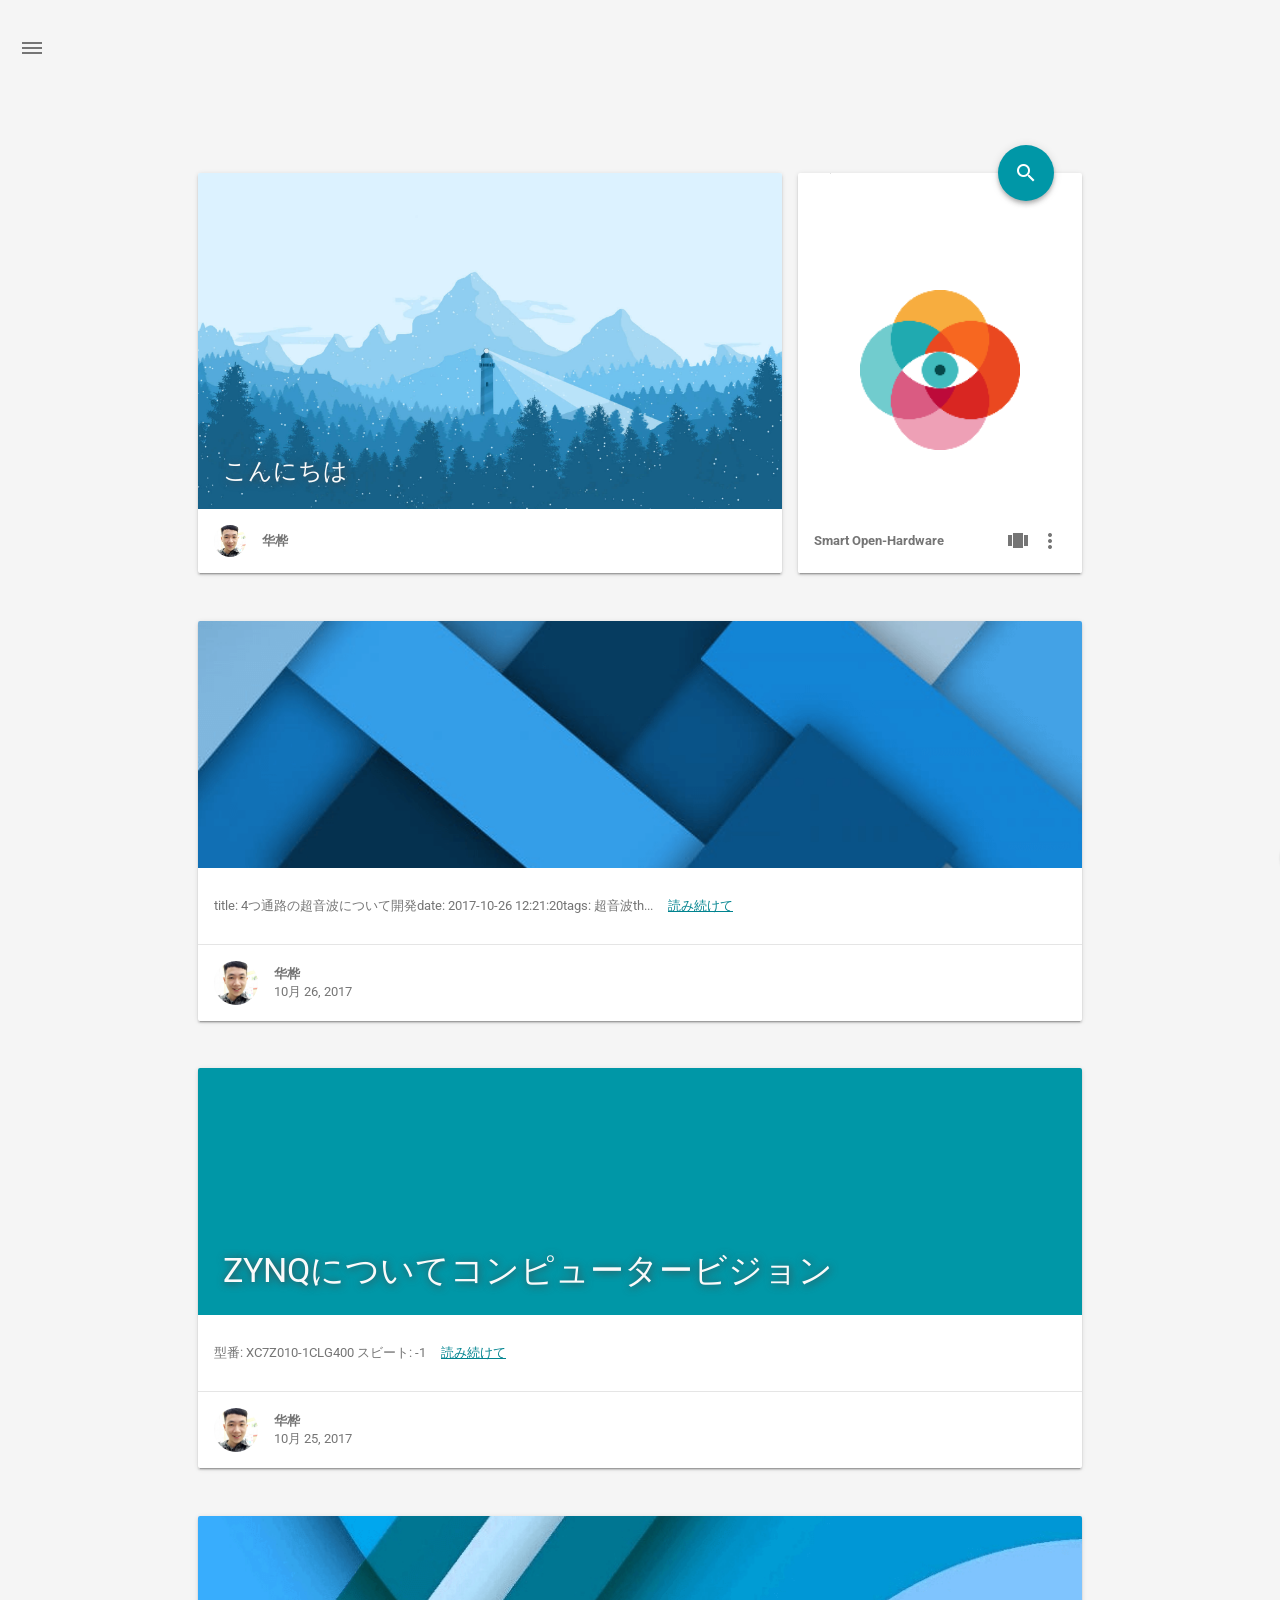
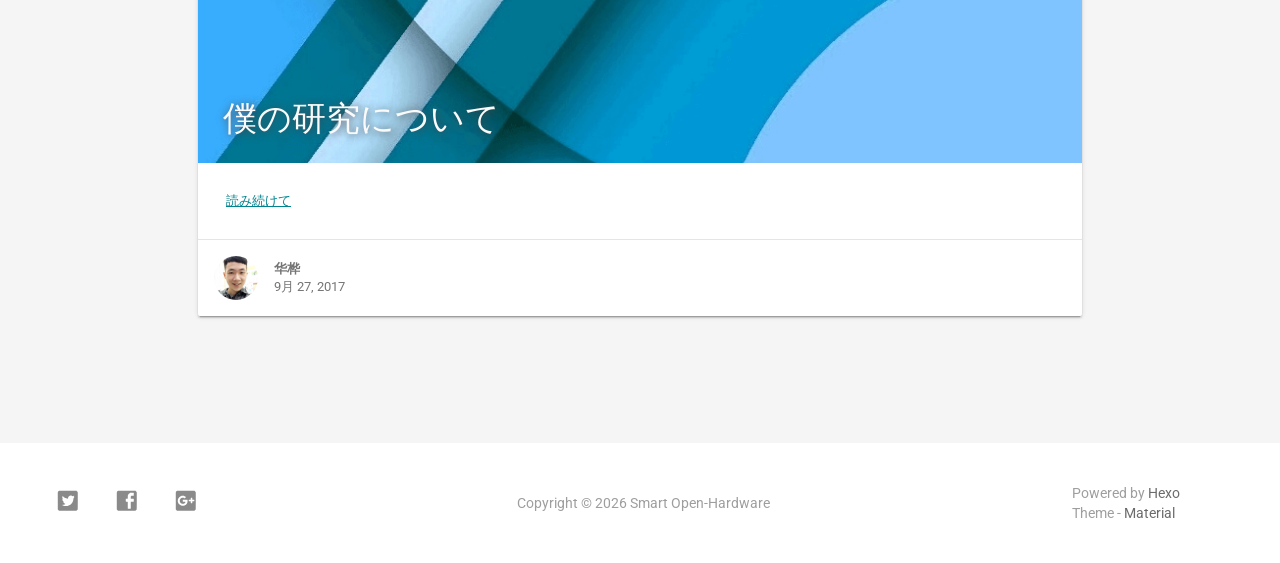
==== index.html @ 6ee115b1 "Site updated: 2017-10-26 12:46:49" ====
<!DOCTYPE html>
<html style="display: none;" lang="ja">
    <head>
    <meta charset="utf-8">
    <!--
        © Material Theme
        https://github.com/viosey/hexo-theme-material
        Version: 1.4.0 -->
    <script>window.materialVersion = "1.4.0"</script>

    <!-- Title -->
    
    <title>
        
        Smart Open-Hardware
    </title>

    <!-- dns prefetch -->
    <meta http-equiv="x-dns-prefetch-control" content="on">
    
    
    
    
    
    
    
    
    
    

    <!-- Meta & Info -->
    <meta http-equiv="X-UA-Compatible">
    <meta name="viewport" content="width=device-width, initial-scale=1, user-scalable=no">
    <meta name="theme-color" content="#0097A7">
    <meta name="author" content="华桦">
    <meta name="description" itemprop="description" content="">
    <meta name="keywords" content="null">

    <!-- Site Verification -->
    
    <meta name="baidu-site-verification" content="VtrpfSa1Up" />

    <!-- Favicons -->
    <link rel="icon shortcut" type="image/ico" href="/img/favicon.png">
    <link rel="icon" sizes="192x192" href="/img/favicon.png">
    <link rel="apple-touch-icon" href="/img/favicon.png">

    <!--iOS -->
    <meta name="apple-mobile-web-app-title" content="Title">
    <meta name="apple-mobile-web-app-capable" content="yes">
    <meta name="apple-mobile-web-app-status-bar-style" content="black">
    <meta name="HandheldFriendly" content="True">
    <meta name="MobileOptimized" content="480">

    <!-- Add to homescreen for Chrome on Android -->
    <meta name="mobile-web-app-capable" content="yes">

    <!-- Add to homescreen for Safari on iOS -->
    <meta name="apple-mobile-web-app-capable" content="yes">
    <meta name="apple-mobile-web-app-status-bar-style" content="black">
    <meta name="apple-mobile-web-app-title" content="Smart Open-Hardware">

    <!-- The Open Graph protocol -->
    <meta property="og:url" content="http://hsqure.github.io">
    <meta property="og:type" content="blog">
    <meta property="og:title" content="Smart Open-Hardware">
    <meta property="og:image" content="/img/favicon.png" />
    <meta property="og:description" content="">
    

    

    <!-- The Twitter Card protocol -->
    <meta name="twitter:title" content="Smart Open-Hardware">
    <meta name="twitter:description" content="">
    <meta name="twitter:image" content="/img/favicon.png">
    <meta name="twitter:card" content="summary_large_image" />
    <meta name="twitter:url" content="http://hsqure.github.io" />

    <!-- Add canonical link for SEO -->
    
        <link rel="canonical" href="http://hsqure.github.io" />
    

    <!-- Structured-data for SEO -->
    
        
<script type="application/ld+json">
{
    "@context": "http://schema.org",
    "@type": "Website",
    "publisher": {
        "@type": "Organization",
        "name": "Smart Open-Hardware",
        "logo": "/img/favicon.png"
    },
    "url": "http://hsqure.github.io/index.html",
    "image": {
        "@type": "ImageObject",
        "url": "/img/favicon.png"
    },
    "mainEntityOfPage": {
        "@type": "WebPage",
        "@id": "http://hsqure.github.io"
    },
    "description": "null"
}
</script>




    

    <!--[if lte IE 9]>
        <link rel="stylesheet" href="/css/ie-blocker.css">

        
            <script src="/js/ie-blocker.en.js"></script>
        
    <![endif]-->

    <!-- Import lsloader -->
    <script>(function(){window.lsloader={jsRunSequence:[],jsnamemap:{},cssnamemap:{}};lsloader.removeLS=function(key){try{localStorage.removeItem(key)}catch(e){}};lsloader.setLS=function(key,val){try{localStorage.setItem(key,val)}catch(e){}};lsloader.getLS=function(key){var val="";try{val=localStorage.getItem(key)}catch(e){val=""}return val};versionString="/*"+materialVersion+"*/";lsloader.clean=function(){try{var keys=[];for(var i=0;i<localStorage.length;i++){keys.push(localStorage.key(i))}keys.forEach(function(key){var data=lsloader.getLS(key);if(data&&data.indexOf(versionString)===-1){lsloader.removeLS(key)}})}catch(e){}};lsloader.clean();lsloader.load=function(jsname,jspath,cssonload){cssonload=cssonload||function(){};var code;code=this.getLS(jsname);if(code&&code.indexOf(versionString)===-1){this.removeLS(jsname);this.requestResource(jsname,jspath,cssonload);return}if(code){var versionNumber=code.split(versionString)[0];if(versionNumber!=jspath){console.log("reload:"+jspath);this.removeLS(jsname);this.requestResource(jsname,jspath,cssonload);return}code=code.split(versionString)[1];if(/\.js?.+$/.test(versionNumber)){this.jsRunSequence.push({name:jsname,code:code});this.runjs(jspath,jsname,code)}else{document.getElementById(jsname).appendChild(document.createTextNode(code));cssonload()}}else{this.requestResource(jsname,jspath,cssonload)}};lsloader.requestResource=function(name,path,cssonload){var that=this;if(/\.js?.+$/.test(path)){this.iojs(path,name,function(path,name,code){that.setLS(name,path+versionString+code);that.runjs(path,name,code)})}else if(/\.css?.+$/.test(path)){this.iocss(path,name,function(code){document.getElementById(name).appendChild(document.createTextNode(code));that.setLS(name,path+versionString+code)},cssonload)}};lsloader.iojs=function(path,jsname,callback){var that=this;that.jsRunSequence.push({name:jsname,code:""});try{var xhr=new XMLHttpRequest;xhr.open("get",path,true);xhr.onreadystatechange=function(){if(xhr.readyState==4){if(xhr.status>=200&&xhr.status<300||xhr.status==304){if(xhr.response!=""){callback(path,jsname,xhr.response);return}}that.jsfallback(path,jsname)}};xhr.send(null)}catch(e){that.jsfallback(path,jsname)}};lsloader.iocss=function(path,jsname,callback,cssonload){var that=this;try{var xhr=new XMLHttpRequest;xhr.open("get",path,true);xhr.onreadystatechange=function(){if(xhr.readyState==4){if(xhr.status>=200&&xhr.status<300||xhr.status==304){if(xhr.response!=""){callback(xhr.response);cssonload();return}}that.cssfallback(path,jsname,cssonload)}};xhr.send(null)}catch(e){that.cssfallback(path,jsname,cssonload)}};lsloader.iofonts=function(path,jsname,callback,cssonload){var that=this;try{var xhr=new XMLHttpRequest;xhr.open("get",path,true);xhr.onreadystatechange=function(){if(xhr.readyState==4){if(xhr.status>=200&&xhr.status<300||xhr.status==304){if(xhr.response!=""){callback(xhr.response);cssonload();return}}that.cssfallback(path,jsname,cssonload)}};xhr.send(null)}catch(e){that.cssfallback(path,jsname,cssonload)}};lsloader.runjs=function(path,name,code){if(!!name&&!!code){for(var k in this.jsRunSequence){if(this.jsRunSequence[k].name==name){this.jsRunSequence[k].code=code}}}if(!!this.jsRunSequence[0]&&!!this.jsRunSequence[0].code&&this.jsRunSequence[0].status!="failed"){var script=document.createElement("script");script.appendChild(document.createTextNode(this.jsRunSequence[0].code));script.type="text/javascript";document.getElementsByTagName("head")[0].appendChild(script);this.jsRunSequence.shift();if(this.jsRunSequence.length>0){this.runjs()}}else if(!!this.jsRunSequence[0]&&this.jsRunSequence[0].status=="failed"){var that=this;var script=document.createElement("script");script.src=this.jsRunSequence[0].path;script.type="text/javascript";this.jsRunSequence[0].status="loading";script.onload=function(){that.jsRunSequence.shift();if(that.jsRunSequence.length>0){that.runjs()}};document.body.appendChild(script)}};lsloader.tagLoad=function(path,name){this.jsRunSequence.push({name:name,code:"",path:path,status:"failed"});this.runjs()};lsloader.jsfallback=function(path,name){if(!!this.jsnamemap[name]){return}else{this.jsnamemap[name]=name}for(var k in this.jsRunSequence){if(this.jsRunSequence[k].name==name){this.jsRunSequence[k].code="";this.jsRunSequence[k].status="failed";this.jsRunSequence[k].path=path}}this.runjs()};lsloader.cssfallback=function(path,name,cssonload){if(!!this.cssnamemap[name]){return}else{this.cssnamemap[name]=1}var link=document.createElement("link");link.type="text/css";link.href=path;link.rel="stylesheet";link.onload=link.onerror=cssonload;var root=document.getElementsByTagName("script")[0];root.parentNode.insertBefore(link,root)};lsloader.runInlineScript=function(scriptId,codeId){var code=document.getElementById(codeId).innerText;this.jsRunSequence.push({name:scriptId,code:code});this.runjs()};lsloader.loadCombo=function(jslist){var updateList="";var requestingModules={};for(var k in jslist){var LS=this.getLS(jslist[k].name);if(!!LS){var version=LS.split(versionString)[0];var code=LS.split(versionString)[1]}else{var version=""}if(version==jslist[k].path){this.jsRunSequence.push({name:jslist[k].name,code:code,path:jslist[k].path})}else{this.jsRunSequence.push({name:jslist[k].name,code:null,path:jslist[k].path,status:"comboloading"});requestingModules[jslist[k].name]=true;updateList+=(updateList==""?"":";")+jslist[k].path}}var that=this;if(!!updateList){var xhr=new XMLHttpRequest;xhr.open("get",combo+updateList,true);xhr.onreadystatechange=function(){if(xhr.readyState==4){if(xhr.status>=200&&xhr.status<300||xhr.status==304){if(xhr.response!=""){that.runCombo(xhr.response,requestingModules);return}}else{for(var i in that.jsRunSequence){if(requestingModules[that.jsRunSequence[i].name]){that.jsRunSequence[i].status="failed"}}that.runjs()}}};xhr.send(null)}this.runjs()};lsloader.runCombo=function(comboCode,requestingModules){comboCode=comboCode.split("/*combojs*/");comboCode.shift();for(var k in this.jsRunSequence){if(!!requestingModules[this.jsRunSequence[k].name]&&!!comboCode[0]){this.jsRunSequence[k].status="comboJS";this.jsRunSequence[k].code=comboCode[0];this.setLS(this.jsRunSequence[k].name,this.jsRunSequence[k].path+versionString+comboCode[0]);comboCode.shift()}}this.runjs()}})();</script>

    <!-- Import CSS & jQuery -->
    
        <style id="css/material.min.css"></style><script>if(typeof window.lsLoadCSSMaxNums === "undefined")window.lsLoadCSSMaxNums = 0;window.lsLoadCSSMaxNums++;lsloader.load("css/material.min.css","/css/material.min.css?fJTiM/K1J3dWIruo3pxtAw==",function(){if(typeof window.lsLoadCSSNums === "undefined")window.lsLoadCSSNums = 0;window.lsLoadCSSNums++;if(window.lsLoadCSSNums == window.lsLoadCSSMaxNums)document.documentElement.style.display="";})</script>
        <style id="css/style.min.css"></style><script>if(typeof window.lsLoadCSSMaxNums === "undefined")window.lsLoadCSSMaxNums = 0;window.lsLoadCSSMaxNums++;lsloader.load("css/style.min.css","/css/style.min.css?oCSEO3ST+aEypEwttTDI9g==",function(){if(typeof window.lsLoadCSSNums === "undefined")window.lsLoadCSSNums = 0;window.lsLoadCSSNums++;if(window.lsLoadCSSNums == window.lsLoadCSSMaxNums)document.documentElement.style.display="";})</script>
        
        
            <style>
    
    .footer-sns-facebook {
        background-image: url([data-uri]);
    }
    
    
    .footer-sns-twitter {
        background-image: url([data-uri]);
    }
    
    
    .footer-sns-gplus {
        background-image: url([data-uri]);
    }
    
    
    
    
    
    
    
    
    
</style>

        
        <!-- Config CSS -->

<!-- Other Styles -->
<style>
  body, html {
    font-family: Roboto, "Helvetica Neue", Helvetica, "PingFang SC", "Hiragino Sans GB", "Microsoft YaHei", "微软雅黑", Arial, sans-serif;
  }

  a {
    color: #00838F;
  }

  .mdl-card__media,
  #search-label,
  #search-form-label:after,
  #scheme-Paradox .hot_tags-count,
  #scheme-Paradox .sidebar_archives-count,
  #scheme-Paradox .sidebar-colored .sidebar-header,
  #scheme-Paradox .sidebar-colored .sidebar-badge{
    background-color: #0097A7 !important;
  }

  /* Sidebar User Drop Down Menu Text Color */
  #scheme-Paradox .sidebar-colored .sidebar-nav>.dropdown>.dropdown-menu>li>a:hover,
  #scheme-Paradox .sidebar-colored .sidebar-nav>.dropdown>.dropdown-menu>li>a:focus {
    color: #0097A7 !important;
  }

  #post_entry-right-info,
  .sidebar-colored .sidebar-nav li:hover > a,
  .sidebar-colored .sidebar-nav li:hover > a i,
  .sidebar-colored .sidebar-nav li > a:hover,
  .sidebar-colored .sidebar-nav li > a:hover i,
  .sidebar-colored .sidebar-nav li > a:focus i,
  .sidebar-colored .sidebar-nav > .open > a,
  .sidebar-colored .sidebar-nav > .open > a:hover,
  .sidebar-colored .sidebar-nav > .open > a:focus,
  #ds-reset #ds-ctx .ds-ctx-entry .ds-ctx-head a {
    color: #0097A7 !important;
  }

  .toTop {
    background: #757575 !important;
  }

  .material-layout .material-post>.material-nav,
  .material-layout .material-index>.material-nav,
  .material-nav a {
    color: #757575;
  }

  #scheme-Paradox .MD-burger-layer {
    background-color: #757575;
  }

  #scheme-Paradox #post-toc-trigger-btn {
    color: #757575;
  }

  .post-toc a:hover {
    color: #00838F;
    text-decoration: underline;
  }

</style>


<!-- Theme Background Related-->

    <style>
      body{
        background-color: #F5F5F5;
      }

      /* blog_info bottom background */
      #scheme-Paradox .material-layout .something-else .mdl-card__supporting-text{
        background-color: #fff;
      }
    </style>




<!-- Fade Effect -->

    <style>
      .fade {
        transition: all 800ms linear;
        -webkit-transform: translate3d(0,0,0);
        -moz-transform: translate3d(0,0,0);
        -ms-transform: translate3d(0,0,0);
        -o-transform: translate3d(0,0,0);
        transform: translate3d(0,0,0);
        opacity: 1;
      }

      .fade.out{
        opacity: 0;
      }
    </style>


<!-- Import Font -->

    <link href="https://fonts.googleapis.com/css?family=Roboto:300,400,500" rel="stylesheet">
    <link href="https://fonts.googleapis.com/icon?family=Material+Icons"rel="stylesheet">


        <script>lsloader.load("js/jquery.min.js","/js/jquery.min.js?qcusAULNeBksqffqUM2+Ig==")</script>
    
    
    <script>function Queue(){this.dataStore=[];this.offer=b;this.poll=d;this.execNext=a;this.debug=false;this.startDebug=c;function b(e){if(this.debug){console.log("Offered a Queued Function.")}if(typeof e==="function"){this.dataStore.push(e)}else{console.log("You must offer a function.")}}function d(){if(this.debug){console.log("Polled a Queued Function.")}return this.dataStore.shift()}function a(){var e=this.poll();if(e!==undefined){if(this.debug){console.log("Run a Queued Function.")}e()}}function c(){this.debug=true}}var queue=new Queue();</script>

    <!-- Analytics -->
    

    <!-- Custom Head -->
    
</head>


    
        <body id="scheme-Paradox" class="lazy">
            <div class="material-layout  mdl-js-layout has-drawer is-upgraded">
                

                <!-- Main Container -->
                <main class="material-layout__content" id="main">

                    <!-- Top Anchor -->
                    <div id="top"></div>

                    
                        <!-- Hamburger Button -->
                        <button class="MD-burger-icon sidebar-toggle">
                            <span class="MD-burger-layer"></span>
                        </button>
                    

                    <!-- Index Module -->
<div class="material-index mdl-grid">
    
        <!-- Paradox Header -->
        <!-- Daily pic -->
<div class="mdl-card mdl-shadow--2dp daily-pic mdl-cell mdl-cell--8-col index-top-block">

    <!-- Pic & Slogan -->
    <div class="mdl-card__media mdl-color-text--grey-50" style="background-image:url(/img/daily_pic.png)">
        <p class="index-top-block-slogan"><a href="#">
        
            
                こんにちは
            
        
        </a></p>
    </div>

    <!-- Avatar & Name -->
    <div class="mdl-card__supporting-text meta mdl-color-text--grey-600">
        <!-- Author Avatar -->
        <div id="author-avatar">
            <img src="/img/avatar.png" width="32px" height="32px" alt="avatar">
        </div>
        <div>
            <strong>华桦</strong>
        </div>
    </div>
</div>

        <!-- Blog info -->
<div class="mdl-card mdl-shadow--2dp something-else mdl-cell mdl-cell--8-col mdl-cell--4-col-desktop index-top-block">

    <!-- Search -->
    
    <!-- Google -->
    <div class="mdl-textfield mdl-js-textfield mdl-textfield--expandable" method="post" action="">
        <label id="search-label" class="mdl-button mdl-js-ripple-effect mdl-js-button mdl-button--fab mdl-color--accent mdl-shadow--4dp" for="search">
            <i class="material-icons mdl-color-text--white" role="presentation">search</i>
        </label>

        <form autocomplete="off" id="search-form" method="get" action="//google.com/search" accept-charset="UTF-8" class="mdl-textfield__expandable-holder" target="_blank">
            <input class="mdl-textfield__input search-input" type="search" name="q" id="search" placeholder="">
            <label id="search-form-label" class="mdl-textfield__label" for="search"></label>

            <input type="hidden" name="sitesearch" value="http://hsqure.github.io">
        </form>
    </div>







    <!-- LOGO -->
    <div class="something-else-logo mdl-color--white mdl-color-text--grey-600">
        <a href="#" target="_blank">
            <img src="/img/logo.png" alt="logo" />
        </a>
    </div>

    <!-- Infomation -->
    <div class="mdl-card__supporting-text meta meta--fill mdl-color-text--grey-600">
        <!-- Blog Title -->
        <div>
            <strong>Smart Open-Hardware</strong>
        </div>
        <div class="section-spacer"></div>

        <!-- Pages -->
        <button id="show-pages-button" class="mdl-button mdl-js-button mdl-js-ripple-effect mdl-button--icon">
            <i class="material-icons" role="presentation">view_carousel</i>
            <span class="visuallyhidden">Pages</span>
        </button>
        <ul class="mdl-menu mdl-js-menu mdl-menu--bottom-right" for="show-pages-button">
            
        </ul>

        <!-- Menu -->
        <button id="menubtn" class="mdl-button mdl-js-button mdl-js-ripple-effect mdl-button--icon">
            <i class="material-icons" role="presentation">more_vert</i>
            <span class="visuallyhidden">show menu</span>
        </button>
        <ul class="mdl-menu mdl-js-menu mdl-menu--bottom-right" for="menubtn">
            

            

            
                <a class="index_share-link" href="http://service.weibo.com/share/share.php?appkey=&title=Smart Open-Hardware&url=http://hsqure.github.io/&pic=&searchPic=false&style=simple" target="_blank">
                    <li class="mdl-menu__item mdl-js-ripple-effect">
                        Weibo での共有
                    </li>
                </a>
            

            
                <a class="index_share-link" href="https://twitter.com/intent/tweet?text=Smart Open-Hardware&url=http://hsqure.github.io/&via=华桦" target="_blank">
                    <li class="mdl-menu__item mdl-js-ripple-effect">
                        Twitter での共有
                    </li>
                </a>
            

            
                <a class="index_share-link" href="https://www.facebook.com/sharer/sharer.php?u=http://hsqure.github.io/index.html" target="_blank">
                    <li class="mdl-menu__item mdl-js-ripple-effect">
                        Share to Facebook
                    </li>
                </a>
            

            
                <a class="index_share-link" href="https://plus.google.com/share?url=http://hsqure.github.io/" target="_blank">
                    <li class="mdl-menu__item mdl-js-ripple-effect">
                        Google+ での共有
                    </li>
                </a>
            

            

            

            
        </ul>
    </div>
</div>

    
    <div class="locate-thumbnail-symbol"></div>

    <!-- Pin on top -->
    

    <!-- Normal Post -->
    
        
            
                <!-- Paradox Thumbnail -->
                <div class="post_entry-module mdl-card mdl-shadow--2dp mdl-cell mdl-cell--12-col fade out">
    <!-- Post Thumbnail -->
    
        
            <!-- Random Thumbnail -->
            <div class="post_thumbnail-random mdl-card__media mdl-color-text--grey-50">
        
    

        <!-- Post Title -->
        <p class="article-headline-p"><a href="/2017/10/26/4つ通路の超音波について開発/"></a></p>
    </div>

    <!-- Post Excerpt -->
    <div class="mdl-color-text--grey-600 mdl-card__supporting-text post_entry-content">
        
            
title: 4つ通路の超音波について開発date: 2017-10-26 12:21:20tags: 超音波th...
        
        &nbsp;&nbsp;&nbsp;
        <span>
            <a href="/2017/10/26/4つ通路の超音波について開発/" target="_self">読み続けて</a>
        </span>
    </div>
    <!-- Post_entry Info-->
    <div id="post_entry-info">
        <div id="post_entry-left-info" class="mdl-card__supporting-text meta mdl-color-text--grey-600 ">
            <!-- Author Avatar -->
            <div id="author-avatar">
                <img src="/img/avatar.png" width="44px" height="44px" alt="华桦's avatar">
            </div>
            <div>
                <strong>华桦</strong>
                <span>10月 26, 2017</span>
            </div>
        </div>
        <div id="post_entry-right-info">
            <!-- Category -->
            <span class="post_entry-category">
                
            </span>

            

            

            <!-- Post Views -->
            <span class="post_entry-views">
            </span>
        </div>
    </div>
</div>

            
            
        
    
        
            
                <!-- Paradox Thumbnail -->
                <div class="post_entry-module mdl-card mdl-shadow--2dp mdl-cell mdl-cell--12-col fade out">
    <!-- Post Thumbnail -->
    
        <!-- Custom Thumbnail -->
        <div class="post_thumbnail-custom mdl-card__media mdl-color-text--grey-50 lazy" data-original="http://img.blog.csdn.net/20171025142855348?watermark/2/text/aHR0cDovL2Jsb2cuY3Nkbi5uZXQvSGdPQ04y/font/5a6L5L2T/fontsize/400/fill/I0JBQkFCMA==/dissolve/70/gravity/SouthEast">
    

        <!-- Post Title -->
        <p class="article-headline-p"><a href="/2017/10/25/ビジョン/">ZYNQについてコンピュータービジョン</a></p>
    </div>

    <!-- Post Excerpt -->
    <div class="mdl-color-text--grey-600 mdl-card__supporting-text post_entry-content">
        
            

型番:  XC7Z010-1CLG400
スビート: -1
        
        &nbsp;&nbsp;&nbsp;
        <span>
            <a href="/2017/10/25/ビジョン/" target="_self">読み続けて</a>
        </span>
    </div>
    <!-- Post_entry Info-->
    <div id="post_entry-info">
        <div id="post_entry-left-info" class="mdl-card__supporting-text meta mdl-color-text--grey-600 ">
            <!-- Author Avatar -->
            <div id="author-avatar">
                <img src="/img/avatar.png" width="44px" height="44px" alt="华桦's avatar">
            </div>
            <div>
                <strong>华桦</strong>
                <span>10月 25, 2017</span>
            </div>
        </div>
        <div id="post_entry-right-info">
            <!-- Category -->
            <span class="post_entry-category">
                
            </span>

            

            

            <!-- Post Views -->
            <span class="post_entry-views">
            </span>
        </div>
    </div>
</div>

            
            
        
    
        
            
                <!-- Paradox Thumbnail -->
                <div class="post_entry-module mdl-card mdl-shadow--2dp mdl-cell mdl-cell--12-col fade out">
    <!-- Post Thumbnail -->
    
        
            <!-- Random Thumbnail -->
            <div class="post_thumbnail-random mdl-card__media mdl-color-text--grey-50">
        
    

        <!-- Post Title -->
        <p class="article-headline-p"><a href="/2017/09/27/test/">僕の研究について</a></p>
    </div>

    <!-- Post Excerpt -->
    <div class="mdl-color-text--grey-600 mdl-card__supporting-text post_entry-content">
        
            
        
        &nbsp;&nbsp;&nbsp;
        <span>
            <a href="/2017/09/27/test/" target="_self">読み続けて</a>
        </span>
    </div>
    <!-- Post_entry Info-->
    <div id="post_entry-info">
        <div id="post_entry-left-info" class="mdl-card__supporting-text meta mdl-color-text--grey-600 ">
            <!-- Author Avatar -->
            <div id="author-avatar">
                <img src="/img/avatar.png" width="44px" height="44px" alt="华桦's avatar">
            </div>
            <div>
                <strong>华桦</strong>
                <span>9月 27, 2017</span>
            </div>
        </div>
        <div id="post_entry-right-info">
            <!-- Category -->
            <span class="post_entry-category">
                
            </span>

            

            

            <!-- Post Views -->
            <span class="post_entry-views">
            </span>
        </div>
    </div>
</div>

            
            
        
    

    

    
        <script type="text/ls-javascript" id="thumbnail-script">
    var randomNum;

    var locatePost = $('.locate-thumbnail-symbol').next();
    for(var i = 0; i < 10; i++) {
        randomNum = Math.floor(Math.random() * 19 + 1);

        locatePost.children('.post_thumbnail-random').attr('id', 'random_thumbnail-'+randomNum);
        locatePost.children('.post_thumbnail-random').attr('data-original', '/img/random/material-' + randomNum + '.png');
    $('.post_thumbnail-random').addClass('lazy');

        locatePost = locatePost.next();
    }
</script>

    
</div>


                    
                        <!-- Overlay For Active Sidebar -->
<div class="sidebar-overlay"></div>

<!-- Material sidebar -->
<aside id="sidebar" class="sidebar sidebar-colored sidebar-fixed-left" role="navigation">
    <div id="sidebar-main">
        <!-- Sidebar Header -->
        <div class="sidebar-header header-cover" style="background-image: url(/img/sidebar_header.png);">
    <!-- Top bar -->
    <div class="top-bar"></div>

    <!-- Sidebar toggle button -->
    <button type="button" class="sidebar-toggle mdl-button mdl-js-button mdl-js-ripple-effect mdl-button--icon" style="display: initial;" data-upgraded=",MaterialButton,MaterialRipple">
        <i class="material-icons">clear_all</i>
        <span class="mdl-button__ripple-container">
            <span class="mdl-ripple">
            </span>
        </span>
    </button>

    <!-- Sidebar Avatar -->
    <div class="sidebar-image">
        <img src="/img/avatar.png" alt="华桦's avatar">
    </div>

    <!-- Sidebar Email -->
    <a data-toggle="dropdown" class="sidebar-brand" href="#settings-dropdown">
        hmtdrdx@live.com
        <b class="caret"></b>
    </a>
</div>


        <!-- Sidebar Navigation  -->
        <ul class="nav sidebar-nav">
    <!-- User dropdown  -->
    <li class="dropdown">
        <ul id="settings-dropdown" class="dropdown-menu">
            
                <li>
                    <a href="#" target="_blank" title="Email Me">
                        
                            <i class="material-icons sidebar-material-icons sidebar-indent-left1pc-element">email</i>
                        
                        Email Me
                    </a>
                </li>
            
        </ul>
    </li>

    <!-- Homepage -->
    
        <li id="sidebar-first-li">
            <a href="/">
                
                    <i class="material-icons sidebar-material-icons">home</i>
                
                ホーム
            </a>
        </li>
        
    

    <!-- Archives  -->
    
        <li class="dropdown">
            <a href="#" class="ripple-effect dropdown-toggle" data-toggle="dropdown">
                
                    <i class="material-icons sidebar-material-icons">inbox</i>
                
                    過去の投稿
                <b class="caret"></b>
            </a>
            <ul class="dropdown-menu">
            <li>
                <a class="sidebar_archives-link" href="/archives/2017/10/">10月 2017<span class="sidebar_archives-count">2</span></a></li><li><a class="sidebar_archives-link" href="/archives/2017/09/">9月 2017<span class="sidebar_archives-count">1</span></a>
            </ul>
        </li>
        
    

    <!-- Categories  -->
    

    <!-- Pages  -->
    

    <!-- Article Number  -->
    
</ul>


        <!-- Sidebar Footer -->
        <!--
I'm glad you use this theme, the development is no so easy, I hope you can keep the copyright, I will thank you so much.
If you still want to delete the copyrights, could you still retain the first one? Which namely "Theme Material"
It will not impact the appearance and can give developers a lot of support :)

很高兴您使用并喜欢该主题，开发不易 十分谢谢与希望您可以保留一下版权声明。
如果您仍然想删除的话 能否只保留第一项呢？即 "Theme Material"
它不会影响美观并可以给开发者很大的支持和动力。 :)
-->

<!-- Sidebar Divider -->

    <div class="sidebar-divider"></div>


<!-- Theme Material -->

    <a href="https://github.com/viosey/hexo-theme-material"  class="sidebar-footer-text-a" target="_blank">
        <div class="sidebar-text mdl-button mdl-js-button mdl-js-ripple-effect sidebar-footer-text-div" data-upgraded=",MaterialButton,MaterialRipple">
            テーマ - Material
            <span class="sidebar-badge badge-circle">i</span>
        </div>
    </a>


<!-- Help & Support -->
<!--

-->

<!-- Feedback -->
<!--

-->

<!-- About Theme -->
<!--

-->

    </div>

    <!-- Sidebar Image -->
    

</aside>

                    

                    
                        <!-- Footer Top Button -->
                        <div id="back-to-top" class="toTop-wrap">
    <a href="#top" class="toTop">
        <i class="material-icons footer_top-i">expand_less</i>
    </a>
</div>

                    

                    <!--Footer-->
<footer class="mdl-mini-footer" id="bottom">
    
        <!-- Paradox Footer Left Section -->
        <div class="mdl-mini-footer--left-section sns-list">
    <!-- Twitter -->
    
        <a href="https://twitter.com/twitter" target="_blank">
            <button class="mdl-mini-footer--social-btn social-btn footer-sns-twitter">
                <span class="visuallyhidden">Twitter</span>
            </button><!--
     --></a>
    

    <!-- Facebook -->
    
        <a href="https://www.facebook.com/facebook" target="_blank">
            <button class="mdl-mini-footer--social-btn social-btn footer-sns-facebook">
                <span class="visuallyhidden">Facebook</span>
            </button><!--
     --></a>
    

    <!-- Google + -->
    
        <a href="https://www.google.com/" target="_blank">
            <button class="mdl-mini-footer--social-btn social-btn footer-sns-gplus">
                <span class="visuallyhidden">Google Plus</span>
            </button><!--
     --></a>
    

    <!-- Weibo -->
    

    <!-- Instagram -->
    

    <!-- Tumblr -->
    

    <!-- Github -->
    

    <!-- LinkedIn -->
    

    <!-- Zhihu -->
    

    <!-- Bilibili -->
    

    <!-- Telegram -->
    
</div>


        <!--Copyright-->
        <div id="copyright">
            Copyright&nbsp;©<script type="text/javascript">var fd = new Date();document.write("&nbsp;" + fd.getFullYear() + "&nbsp;");</script>Smart Open-Hardware
        </div>

        <!-- Paradox Footer Right Section -->

        <!--
        I am glad you use this theme, the development is no so easy, I hope you can keep the copyright.
        It will not impact the appearance and can give developers a lot of support :)

        很高兴您使用该主题，开发不易，希望您可以保留一下版权声明。
        它不会影响美观并可以给开发者很大的支持。 :)
        -->

        <div class="mdl-mini-footer--right-section">
            <div>
                <div class="footer-develop-div">Powered by <a href="https://hexo.io" target="_blank" class="footer-develop-a">Hexo</a></div>
                <div class="footer-develop-div">Theme - <a href="https://github.com/viosey/hexo-theme-material" target="_blank" class="footer-develop-a">Material</a></div>
            </div>
        </div>
    
</footer>


                    <!-- Import File -->


    <script>lsloader.load("js/lazyload.min.js","/js/lazyload.min.js?1BcfzuNXqV+ntF6gq+5X3Q==")</script>
    <script>lsloader.load("js/js.min.js","/js/js.min.js?oAl/+lvaqTFV31JXTmbrNA==")</script>



    <script>lsloader.load("js/nprogress.js","/js/nprogress.js?pl3Qhb9lvqR1FlyLUna1Yw==")</script>


<script type="text/ls-javascript" id="NProgress-script">
    NProgress.configure({
        showSpinner: true
    });
    NProgress.start();
    $('#nprogress .bar').css({
        'background': '#29d'
    });
    $('#nprogress .peg').css({
        'box-shadow': '0 0 10px #29d, 0 0 15px #29d'
    });
    $('#nprogress .spinner-icon').css({
        'border-top-color': '#29d',
        'border-left-color': '#29d'
    });
    setTimeout(function() {
        NProgress.done();
        $('.fade').removeClass('out');
    }, 800);
</script>












    <!-- Swiftye -->
    

    <!-- Local Search-->
    


<!-- UC Browser Compatible -->
<script>
	var agent = navigator.userAgent.toLowerCase();
	if(agent.indexOf('ucbrowser')>0) {
		document.write('<link rel="stylesheet" href="/css/uc.css">');
	   alert('由于 UC 浏览器使用极旧的内核，而本网站使用了一些新的特性。\n为了您能更好的浏览，推荐使用 Chrome 或 Firefox 浏览器。');
	}
</script>

<!-- Window Load-->
<script type="text/ls-javascript" id="window-load">
    $(window).on('load', function() {
        // Post_Toc parent position fixed
        $('.post-toc-wrap').parent('.mdl-menu__container').css('position', 'fixed');
    });
</script>

<!-- MathJax Load-->

<script type="text/ls-javascript" id="lazy-load">
    // Offer LazyLoad
    queue.offer(function(){
        $('.lazy').lazyload({
            effect : 'show'
        });
    });

    // Start Queue
    $(document).ready(function(){
        setInterval(function(){
            queue.execNext();
        },200);
    });
</script>

<!-- Bing Background -->


<script>
    (function(){
        var scriptList = document.querySelectorAll('script[type="text/ls-javascript"]')

        for (var i = 0; i < scriptList.length; ++i) {
            var item = scriptList[i];
            lsloader.runInlineScript(item.id,item.id);
        }
    })()
console.log('\n %c © Material Theme | Version: 1.4.0 | https://github.com/viosey/hexo-theme-material %c \n', 'color:#455a64;background:#e0e0e0;padding:5px 0;border-top-left-radius:5px;border-bottom-left-radius:5px;', 'color:#455a64;background:#e0e0e0;padding:5px 0;border-top-right-radius:5px;border-bottom-right-radius:5px;');
</script>

                </main>
            </div>
        </body>
    
</html>
---- css/ie-blocker.css ----
@charset "utf-8";
body .demo-blog{
    display: none;
}

h1{
    background-color: #fff;
    font-size: 48px;
    line-height: 48px;
    border-left: none;
    width: auto;
    margin: 0px !important;
}

#ib-container {
    display: none;
    width: 100%;
    height: 100%;
    font-family: Arial, Helvetica, sans-serif;
    position: fixed;
    top: 0;
    left: 0;
    box-sizing: content-box !important;
    z-index: 99999;
}

#ib-container * {
    box-sizing: content-box !important;
}

.ib-modal {
    height: 288px;
    background: #fff;
    border-left: 8px solid #4fc1e9;
    position: absolute;
    color: #434a54;
    z-index: 99999;
    width: 592px;
    top: 50%;
    left: 50%;
    transform: translateY(-50%) translateX(-50%);
    padding: 49px 30px 30px;
}

.ib-header {
    height: 80px;
    padding: 0;
}

.ib-header h1 {
    margin: 0;
    font-size: 24px;
    text-align: left;
    color: #434a54;
}

.ib-header p {
    margin: 10px 0 0 0;
    font-size: 14px;
    line-height: 18px;
    text-align: left;
    color: #434a54;
}

.ib-header p strong {
    font-weight: normal;
    color: #3bafda;
}

.ib-browsers {
    height: 80px;
    list-style: none;
    margin: 0;
    padding: 0;
    padding-top: 0;
    margin-top: 49px;
}

.ib-browsers li {
    float: left;
    width: 148px;
    height: 80px;
    position: relative;
    list-style: none;
}

.ib-browsers li a {
    display: block;
    width: 100%;
    height: 100%;
    position: absolute;
    color: #434a54;
    text-decoration: none;
    cursor: pointer;
}

.ib-browsers li a:hover {
    background-color: #F2F2F2;
}

.ib-browsers li a:hover .ib-browser-name {
    background-color: #4fc1e9;
    color: #fff;
}

.ib-browser-icon {
    display: block;
    width: 118px;
    height: 90px;
    margin: 0 auto;
    margin-top: 20px;
}

.ib-browser-name {
    line-height: 18px;
    margin-top: 5px;
    text-align: center;
    font-size: 20px;
}

.ib-browser-description {
    height: 50px;
    line-height: 14px;
    font-size: 12px;
    margin-top: 10px;
    padding: 0 5px;
}

.ib-footer {
    height: 30px;
}

.ib-try {
    float: right;
    height: 30px;
    padding: 0 15px;
    color: #fff;
    background-color: #3bafda;
    font-size: 12px;
    line-height: 30px;
    cursor: pointer;
    text-decoration: none;
    margin-top: 49px;
}

.ib-try:hover {
    background-color: #4fc1e9;
}

.ib-mask {
    width: 100%;
    height: 100%;
    position: absolute;
    top: 0;
    left: 0;
    _position: absolute;
    _top: expression(eval(document.documentElement.scrollTop) + 'px');
    _left: expression(eval(document.documentElement.scrollLeft) + 'px');
    _right: auto;
    _bottom: auto;
    _width: expression(eval(document.documentElement.clientWidth) + 'px');
    _height: expression(eval(document.documentElement.clientHeight) + 'px');
    z-index: 99999;
}

.ib-mask {
    background: rgb(0, 0, 0);
    opacity: 0.8;
    -ms-filter: "progid:DXImageTransform.Microsoft.Alpha(Opacity=80)";
    filter: alpha(opacity=80);
    z-index: 99998;
}

.zh-cn #ib-container {
    font-family: 'Microsoft Yahei', sans-serif;
}

.zh-cn .ib-browser-description {
    font-size: 12px;
}
---- css/uc.css ----
#scheme-Paradox .mdl-grid{
  display: block !important;
}

#scheme-Paradox .material-layout .mdl-card{
  margin-left: 0;
  margin-right: 0;
  width: 100%;
}

#scheme-Paradox .material-layout .mdl-card{
  display: block;
}

#scheme-Paradox .material-layout .mdl-card__media{
  display: block;
}

#scheme-Paradox .index-top-block,
#scheme-Paradox footer{
  display: none !important;
}

#scheme-Paradox .material-index{
  padding-top: 80px !important;
}

#scheme-Paradox .material-layout .mdl-card__media{
  height: 223px;
}

#scheme-Paradox .post_entry-content {
  display: block !important;
}

#scheme-Paradox .material-layout .meta{
  display: block !important;
}

#scheme-Paradox .article-headline-p{
  position: relative;
  top: 140px;
}

#scheme-Paradox #author-avatar{
  width: 44px;
  height: 44px;
  float: left;
}

.fabs{
  width: 56px;
}

#uc_recommend_ad{
  display: none !important;
}
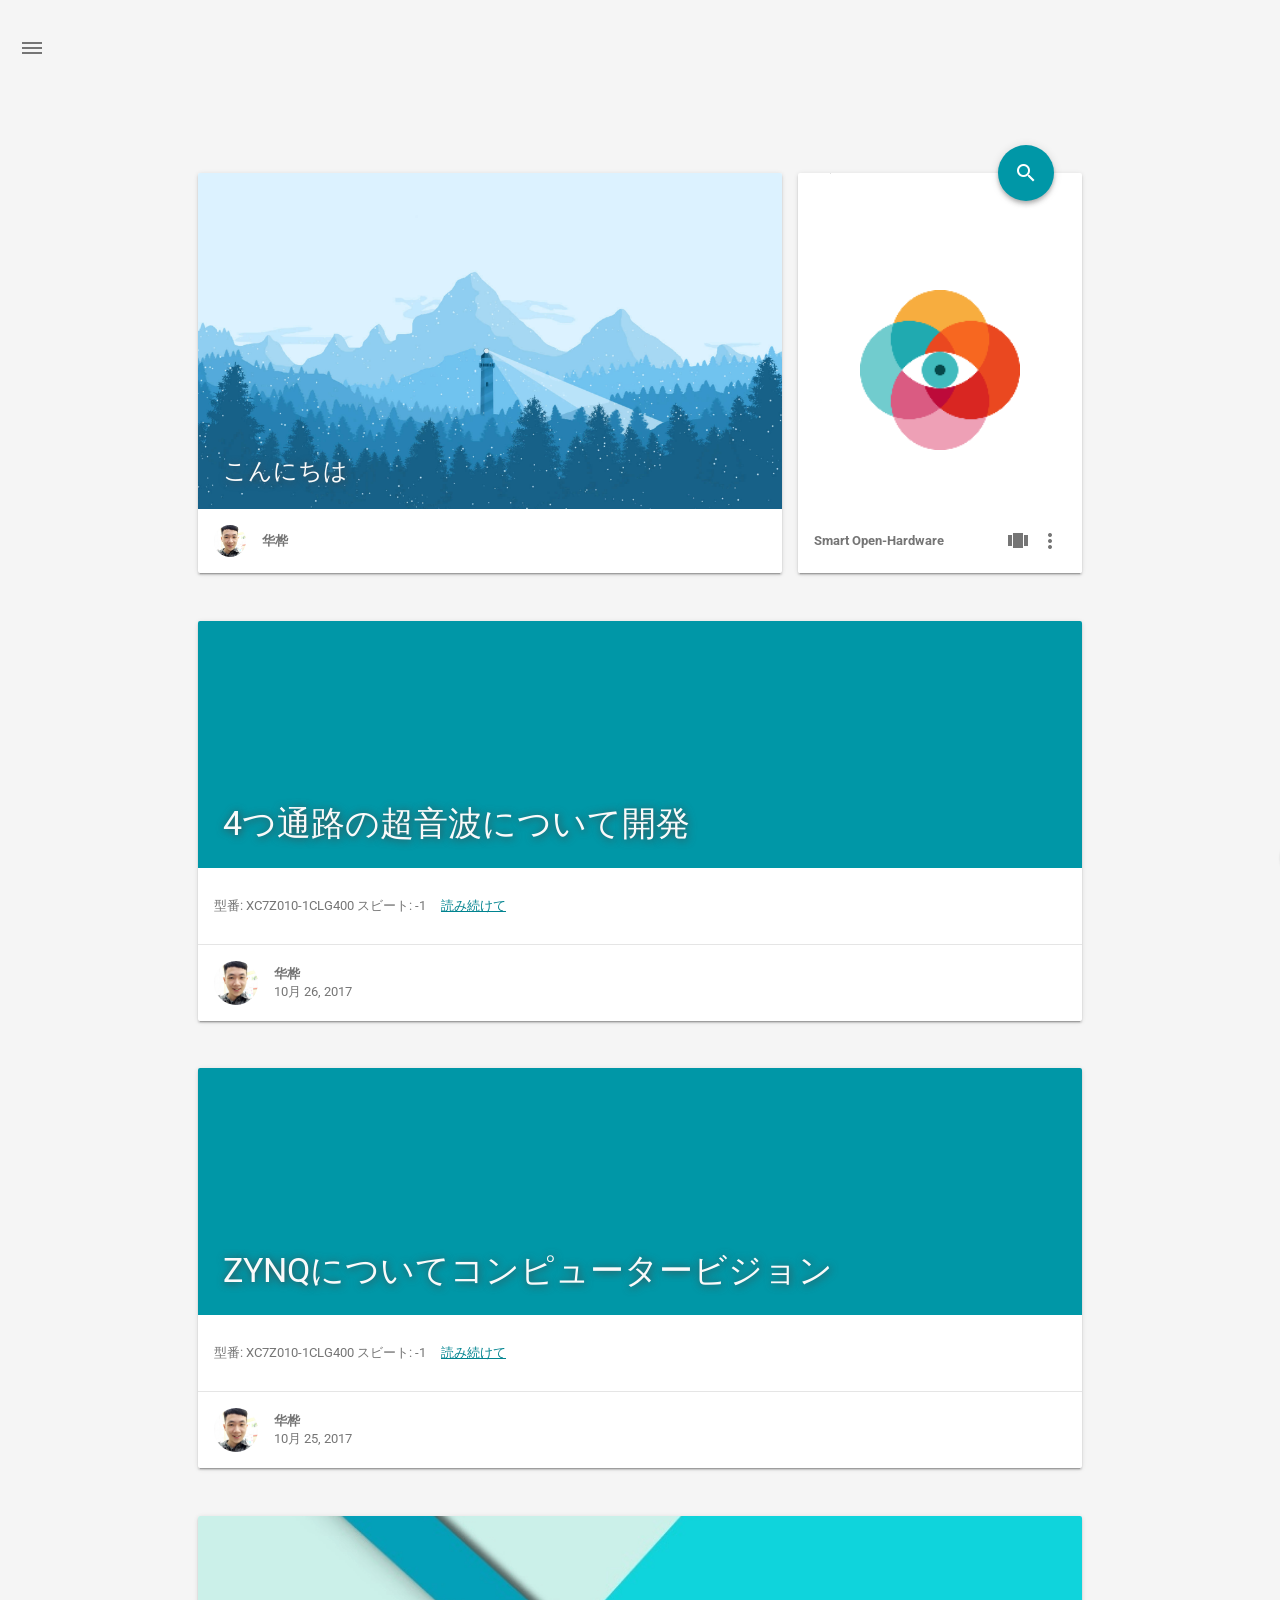
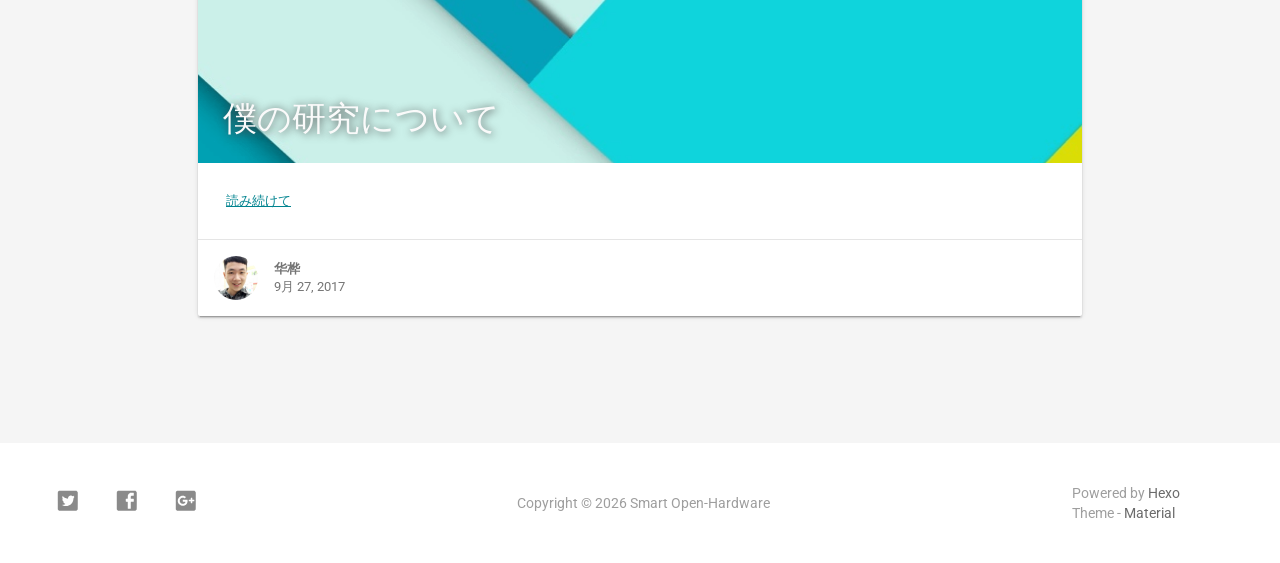
==== commit a86e18be: "Site updated: 2017-10-26 13:24:04" ====
--- a/index.html
+++ b/index.html
@@ -439,21 +439,21 @@
                 <div class="post_entry-module mdl-card mdl-shadow--2dp mdl-cell mdl-cell--12-col fade out">
     <!-- Post Thumbnail -->
     
-        
-            <!-- Random Thumbnail -->
-            <div class="post_thumbnail-random mdl-card__media mdl-color-text--grey-50">
-        
+        <!-- Custom Thumbnail -->
+        <div class="post_thumbnail-custom mdl-card__media mdl-color-text--grey-50 lazy" data-original="http://img.blog.csdn.net/20171026122412938?watermark/2/text/aHR0cDovL2Jsb2cuY3Nkbi5uZXQvSGdPQ04y/font/5a6L5L2T/fontsize/400/fill/I0JBQkFCMA==/dissolve/70/gravity/SouthEast">
     
 
         <!-- Post Title -->
-        <p class="article-headline-p"><a href="/2017/10/26/4つ通路の超音波について開発/"></a></p>
+        <p class="article-headline-p"><a href="/2017/10/26/4つ通路の超音波について開発/">4つ通路の超音波について開発</a></p>
     </div>
 
     <!-- Post Excerpt -->
     <div class="mdl-color-text--grey-600 mdl-card__supporting-text post_entry-content">
         
             
-title: 4つ通路の超音波について開発date: 2017-10-26 12:21:20tags: 超音波th...
+
+型番:  XC7Z010-1CLG400
+スビート: -1
         
         &nbsp;&nbsp;&nbsp;
         <span>
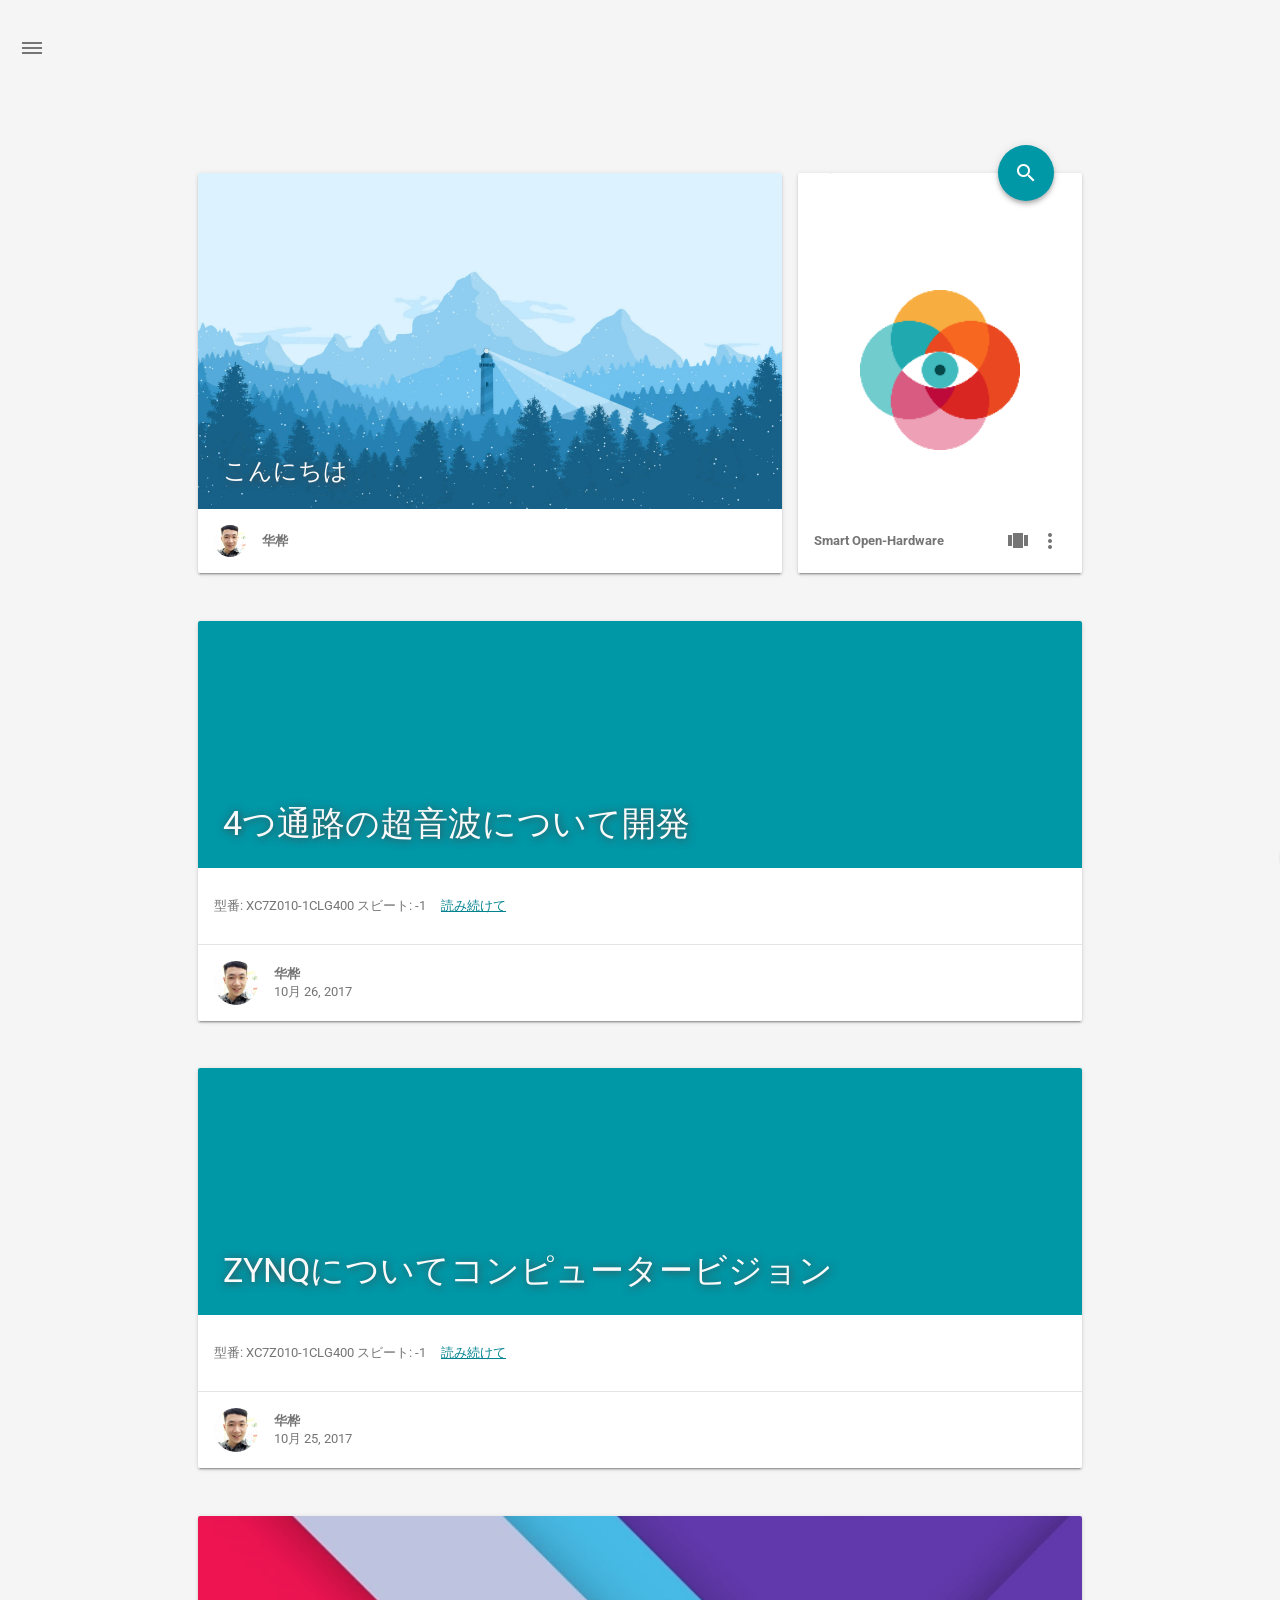
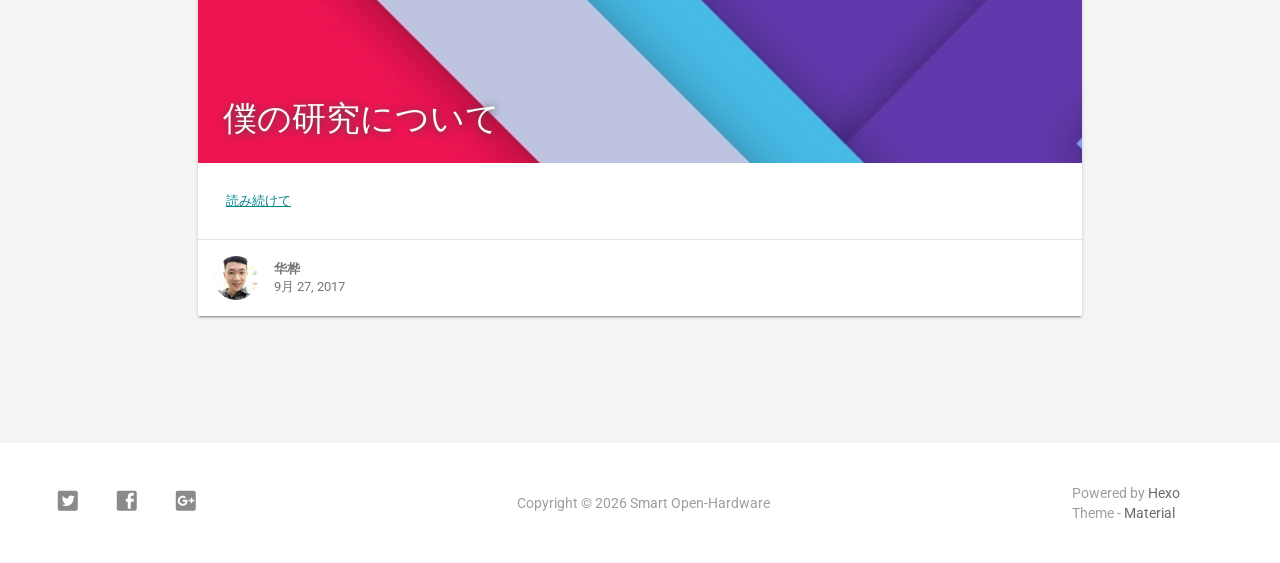
==== commit 2d917e41: "Site updated: 2017-10-26 13:34:37" ====
--- a/index.html
+++ b/index.html
@@ -440,7 +440,7 @@
     <!-- Post Thumbnail -->
     
         <!-- Custom Thumbnail -->
-        <div class="post_thumbnail-custom mdl-card__media mdl-color-text--grey-50 lazy" data-original="http://img.blog.csdn.net/20171026122412938?watermark/2/text/aHR0cDovL2Jsb2cuY3Nkbi5uZXQvSGdPQ04y/font/5a6L5L2T/fontsize/400/fill/I0JBQkFCMA==/dissolve/70/gravity/SouthEast">
+        <div class="post_thumbnail-custom mdl-card__media mdl-color-text--grey-50 lazy" data-original="http://img.blog.csdn.net/20171026133218488?watermark/2/text/aHR0cDovL2Jsb2cuY3Nkbi5uZXQvSGdPQ04y/font/5a6L5L2T/fontsize/400/fill/I0JBQkFCMA==/dissolve/70/gravity/SouthEast">
     
 
         <!-- Post Title -->
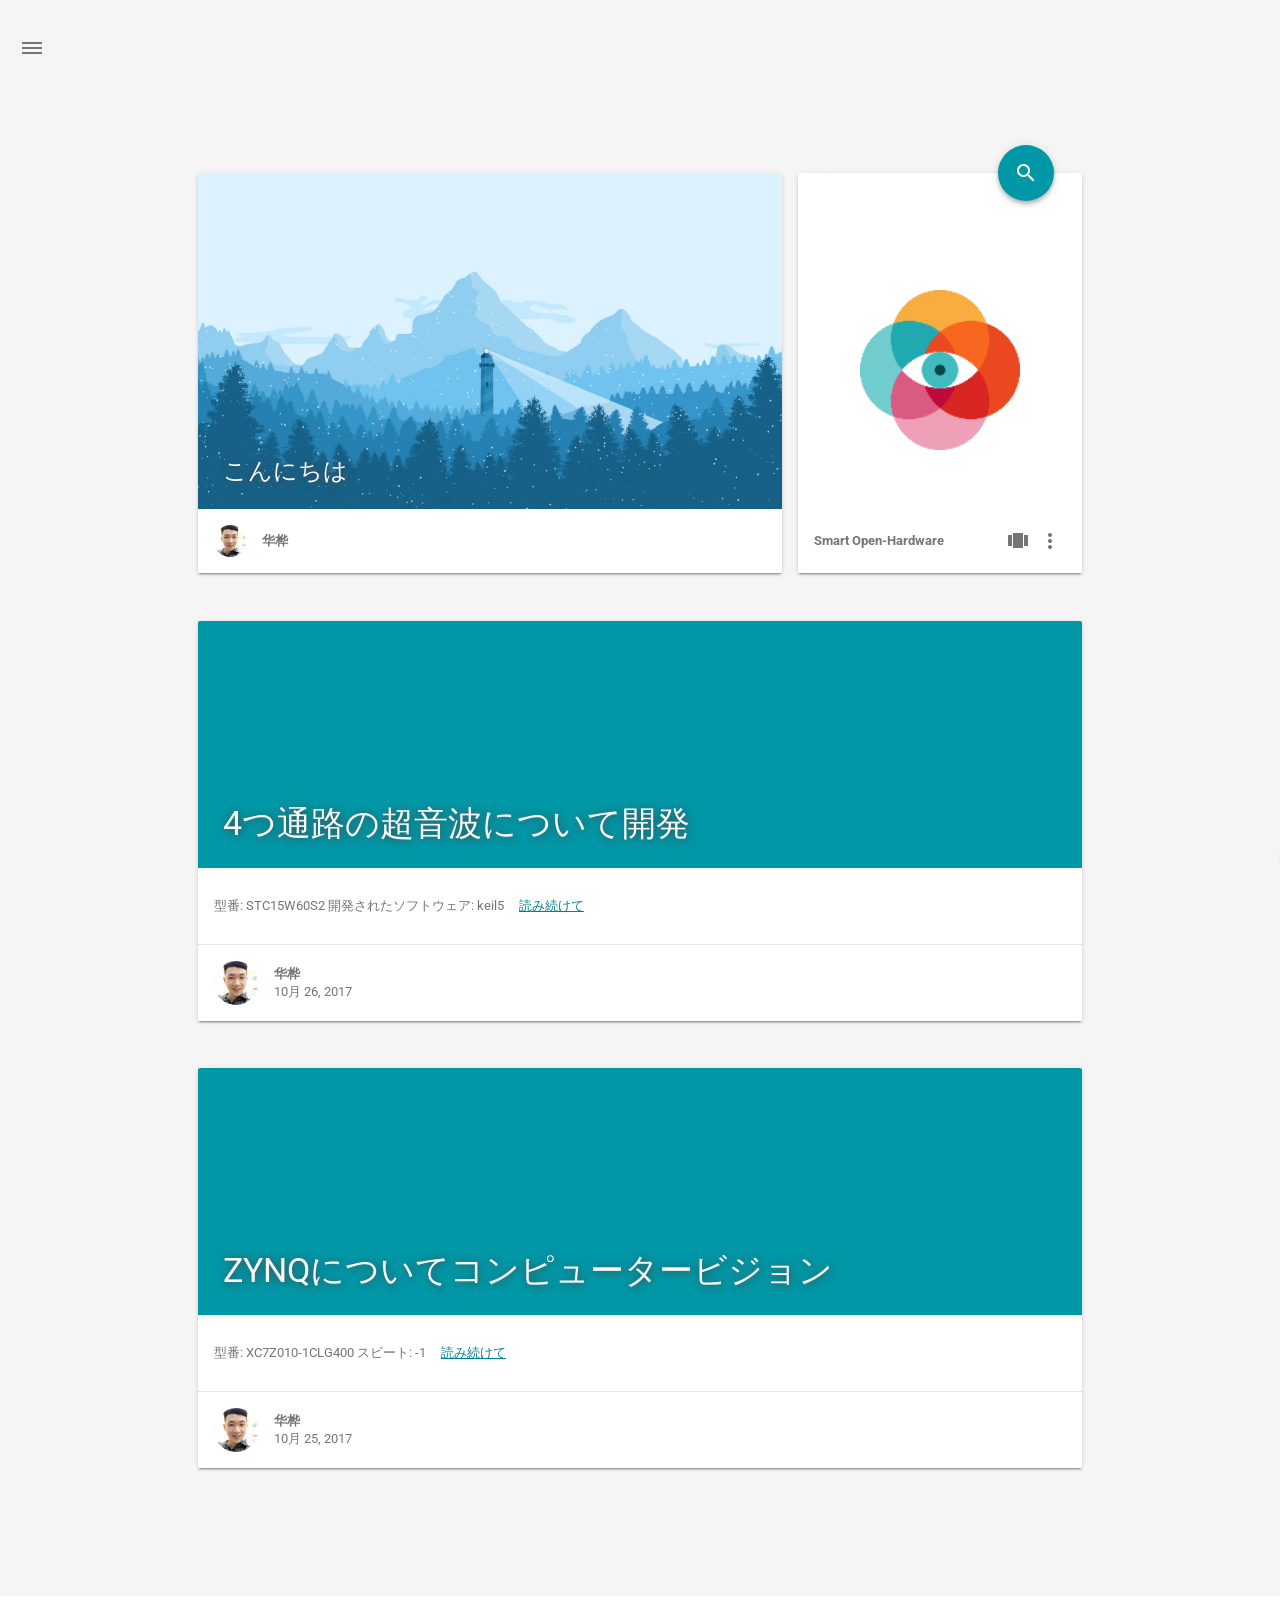
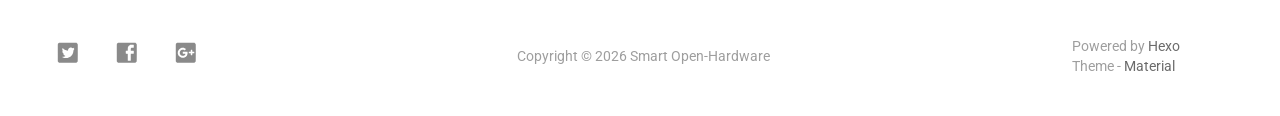
==== commit 9ba9fe3d: "Site updated: 2017-10-26 15:41:52" ====
--- a/index.html
+++ b/index.html
@@ -452,8 +452,8 @@
         
             
 
-型番:  XC7Z010-1CLG400
-スビート: -1
+型番:  STC15W60S2
+開発されたソフトウェア: keil5
         
         &nbsp;&nbsp;&nbsp;
         <span>
@@ -553,65 +553,6 @@
             
         
     
-        
-            
-                <!-- Paradox Thumbnail -->
-                <div class="post_entry-module mdl-card mdl-shadow--2dp mdl-cell mdl-cell--12-col fade out">
-    <!-- Post Thumbnail -->
-    
-        
-            <!-- Random Thumbnail -->
-            <div class="post_thumbnail-random mdl-card__media mdl-color-text--grey-50">
-        
-    
-
-        <!-- Post Title -->
-        <p class="article-headline-p"><a href="/2017/09/27/test/">僕の研究について</a></p>
-    </div>
-
-    <!-- Post Excerpt -->
-    <div class="mdl-color-text--grey-600 mdl-card__supporting-text post_entry-content">
-        
-            
-        
-        &nbsp;&nbsp;&nbsp;
-        <span>
-            <a href="/2017/09/27/test/" target="_self">読み続けて</a>
-        </span>
-    </div>
-    <!-- Post_entry Info-->
-    <div id="post_entry-info">
-        <div id="post_entry-left-info" class="mdl-card__supporting-text meta mdl-color-text--grey-600 ">
-            <!-- Author Avatar -->
-            <div id="author-avatar">
-                <img src="/img/avatar.png" width="44px" height="44px" alt="华桦's avatar">
-            </div>
-            <div>
-                <strong>华桦</strong>
-                <span>9月 27, 2017</span>
-            </div>
-        </div>
-        <div id="post_entry-right-info">
-            <!-- Category -->
-            <span class="post_entry-category">
-                
-            </span>
-
-            
-
-            
-
-            <!-- Post Views -->
-            <span class="post_entry-views">
-            </span>
-        </div>
-    </div>
-</div>
-
-            
-            
-        
-    
 
     
 
@@ -712,7 +653,7 @@
             </a>
             <ul class="dropdown-menu">
             <li>
-                <a class="sidebar_archives-link" href="/archives/2017/10/">10月 2017<span class="sidebar_archives-count">2</span></a></li><li><a class="sidebar_archives-link" href="/archives/2017/09/">9月 2017<span class="sidebar_archives-count">1</span></a>
+                <a class="sidebar_archives-link" href="/archives/2017/10/">10月 2017<span class="sidebar_archives-count">2</span></a>
             </ul>
         </li>
         
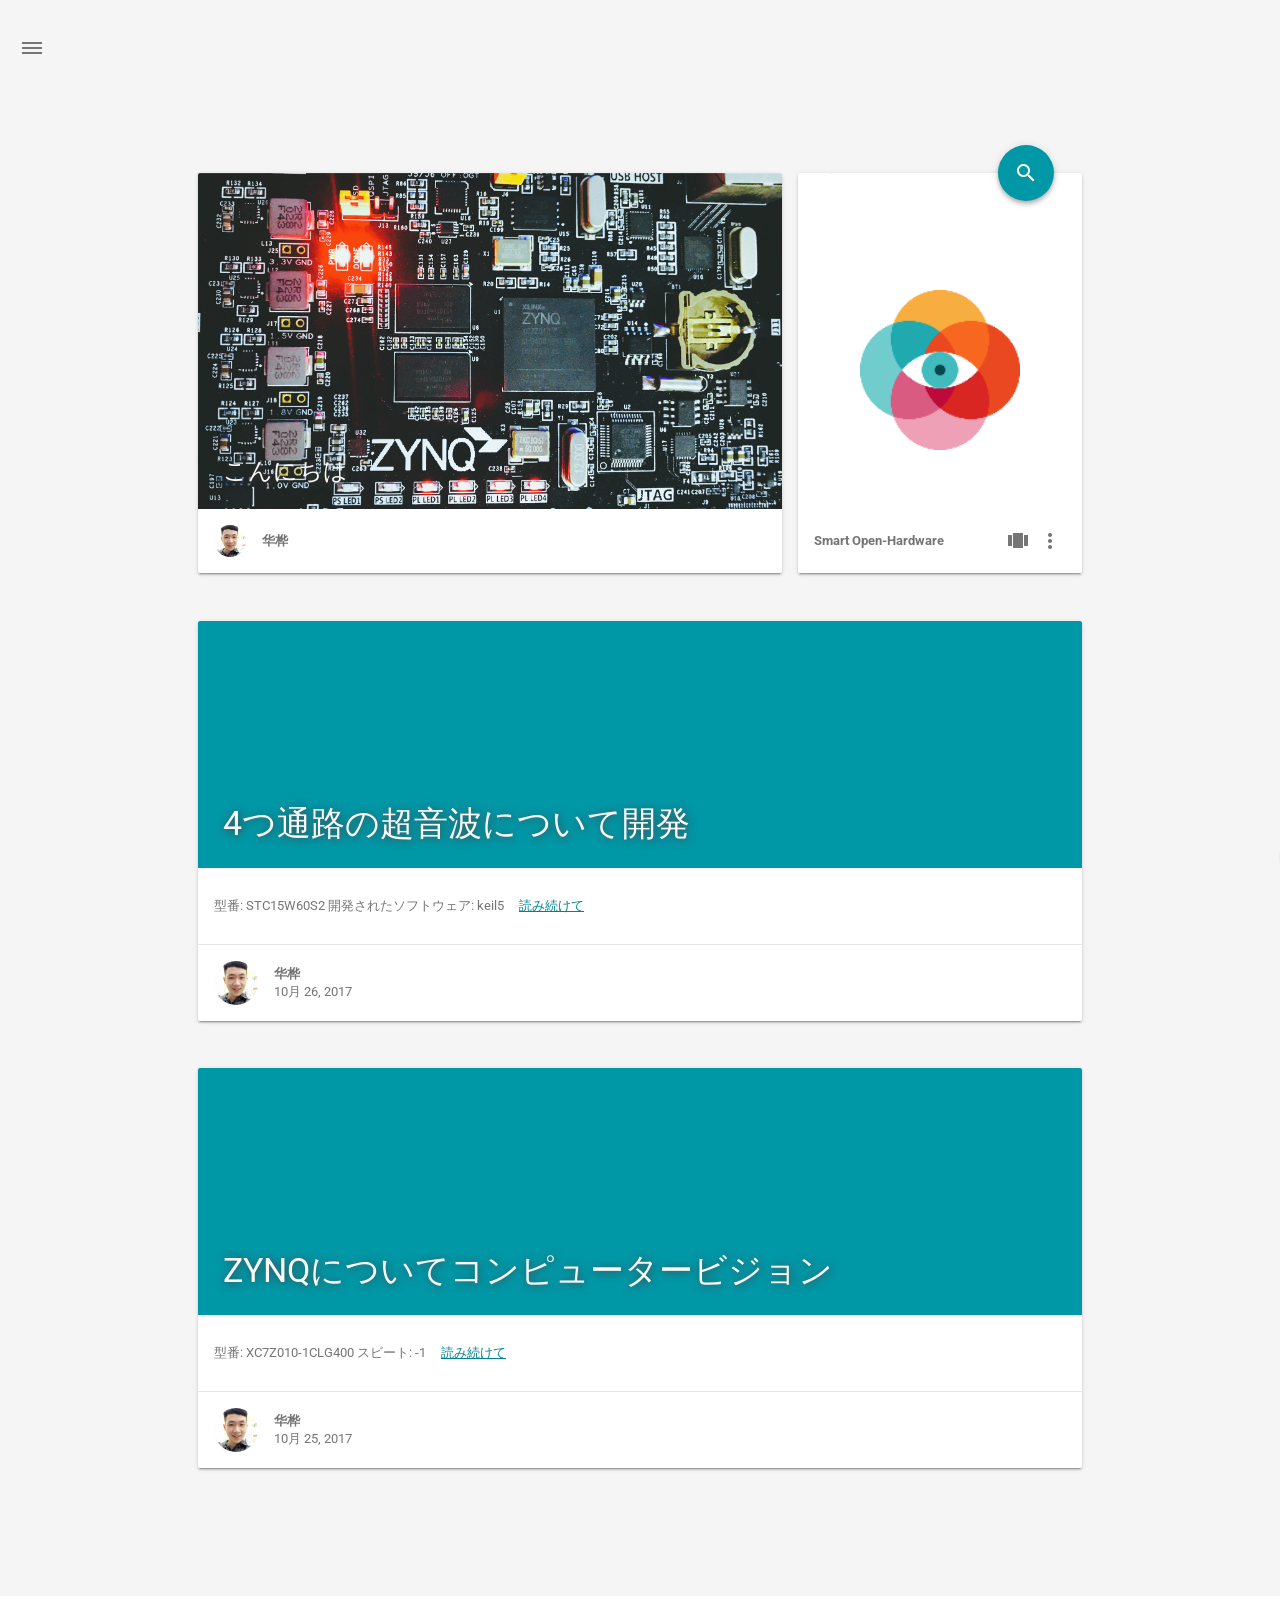
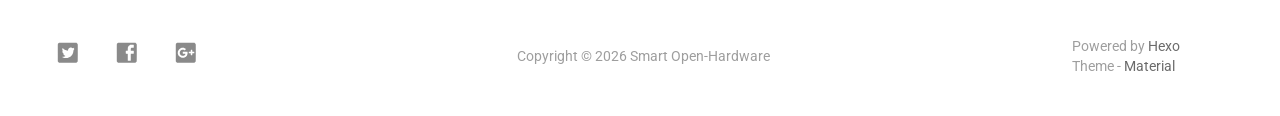
==== commit c845dd20: "Site updated: 2017-10-26 16:08:40" ====
--- a/index.html
+++ b/index.html
@@ -303,7 +303,7 @@
 <div class="mdl-card mdl-shadow--2dp daily-pic mdl-cell mdl-cell--8-col index-top-block">
 
     <!-- Pic & Slogan -->
-    <div class="mdl-card__media mdl-color-text--grey-50" style="background-image:url(/img/daily_pic.png)">
+    <div class="mdl-card__media mdl-color-text--grey-50" style="background-image:url(/img/daily_pic.jpg)">
         <p class="index-top-block-slogan"><a href="#">
         
             
@@ -584,7 +584,7 @@
 <aside id="sidebar" class="sidebar sidebar-colored sidebar-fixed-left" role="navigation">
     <div id="sidebar-main">
         <!-- Sidebar Header -->
-        <div class="sidebar-header header-cover" style="background-image: url(/img/sidebar_header.png);">
+        <div class="sidebar-header header-cover" style="background-image: url(/img/sidebar_header.jpg);">
     <!-- Top bar -->
     <div class="top-bar"></div>
 
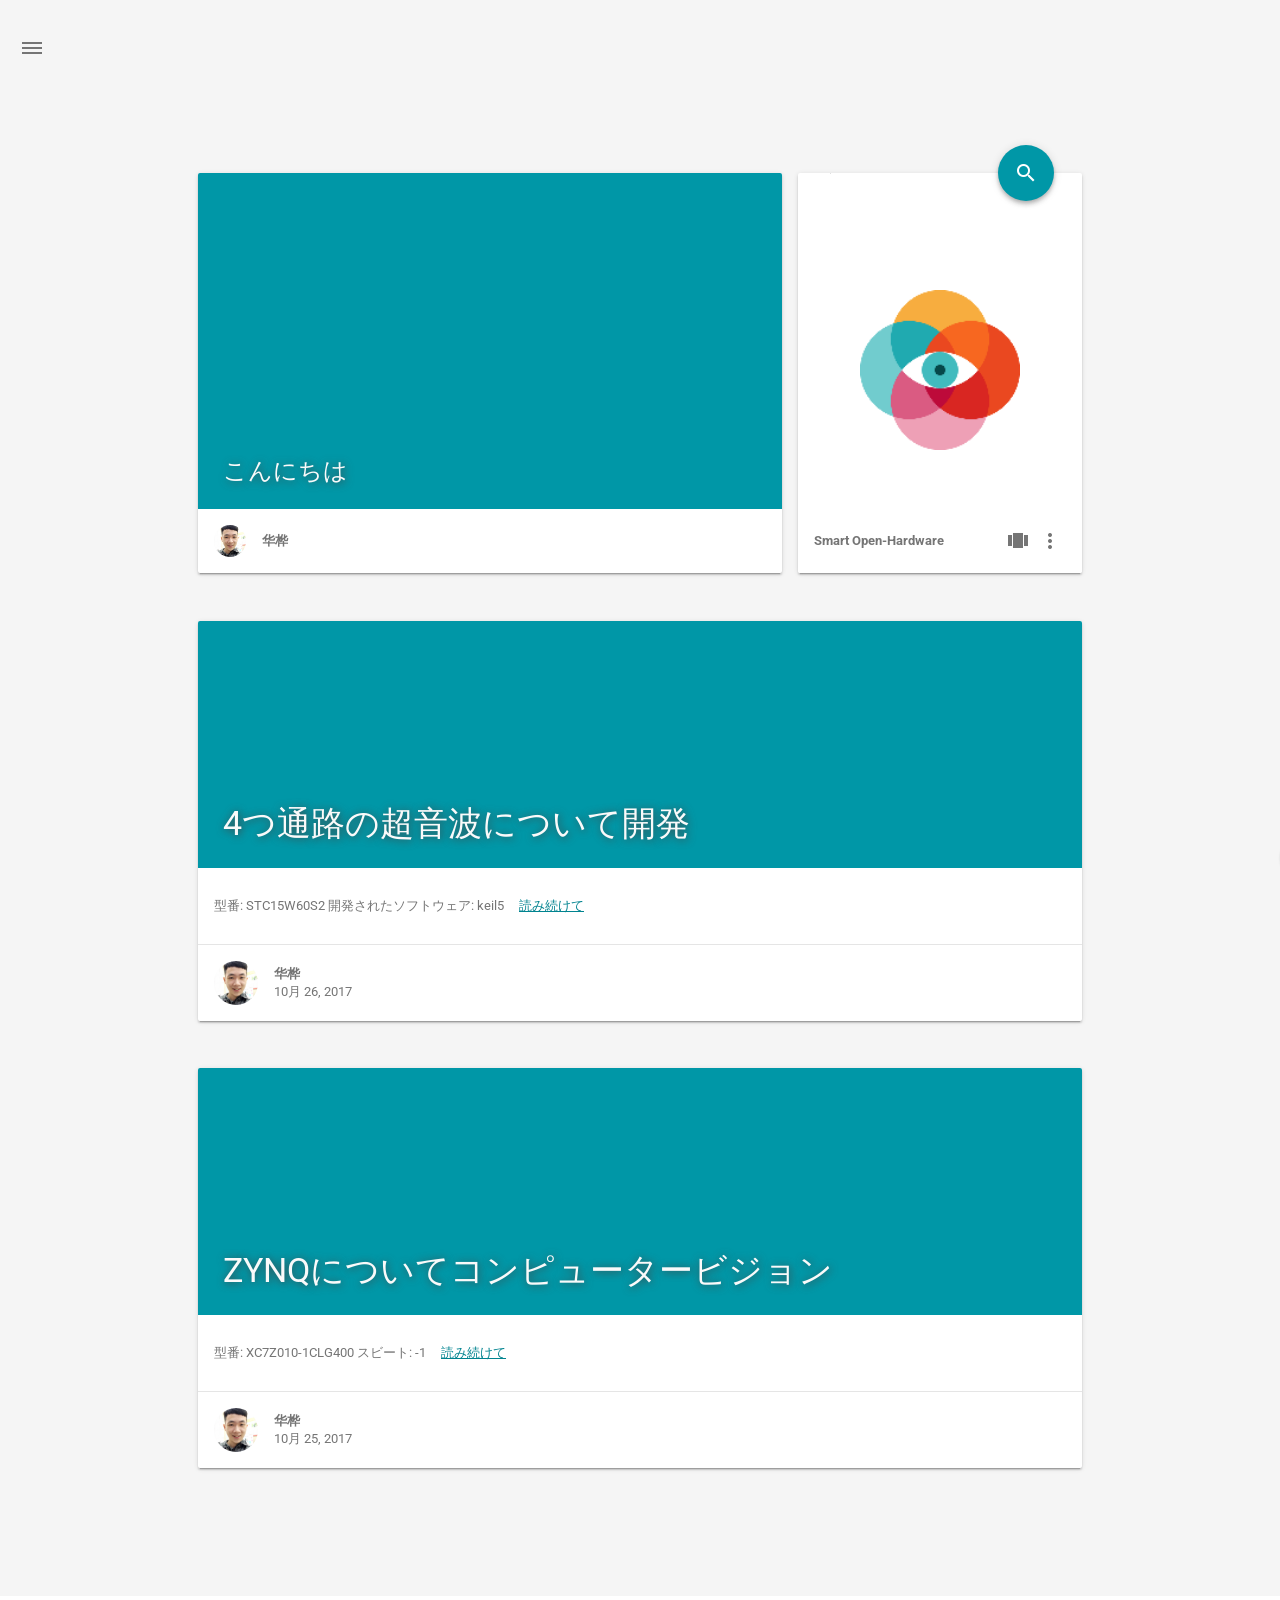
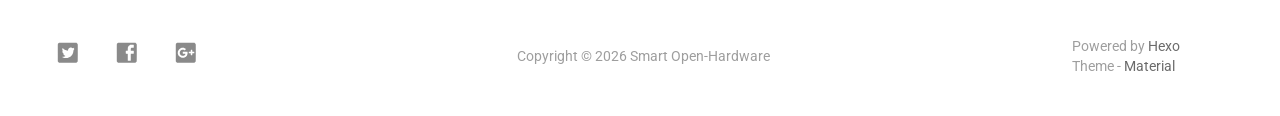
==== commit abad00e1: "Site updated: 2017-10-26 16:26:02" ====
--- a/index.html
+++ b/index.html
@@ -303,7 +303,7 @@
 <div class="mdl-card mdl-shadow--2dp daily-pic mdl-cell mdl-cell--8-col index-top-block">
 
     <!-- Pic & Slogan -->
-    <div class="mdl-card__media mdl-color-text--grey-50" style="background-image:url(/img/daily_pic.jpg)">
+    <div class="mdl-card__media mdl-color-text--grey-50" style="background-image:url(http://img.blog.csdn.net/20171026162321389?watermark/2/text/aHR0cDovL2Jsb2cuY3Nkbi5uZXQvSGdPQ04y/font/5a6L5L2T/fontsize/400/fill/I0JBQkFCMA==/dissolve/70/gravity/SouthEast#&quot;/img/daily_pic.jpg&quot;)">
         <p class="index-top-block-slogan"><a href="#">
         
             
@@ -584,7 +584,7 @@
 <aside id="sidebar" class="sidebar sidebar-colored sidebar-fixed-left" role="navigation">
     <div id="sidebar-main">
         <!-- Sidebar Header -->
-        <div class="sidebar-header header-cover" style="background-image: url(/img/sidebar_header.jpg);">
+        <div class="sidebar-header header-cover" style="background-image: url(http://img.blog.csdn.net/20171026162216853?watermark/2/text/aHR0cDovL2Jsb2cuY3Nkbi5uZXQvSGdPQ04y/font/5a6L5L2T/fontsize/400/fill/I0JBQkFCMA==/dissolve/70/gravity/SouthEast#&quot;/img/sidebar_header.jpg&quot;);">
     <!-- Top bar -->
     <div class="top-bar"></div>
 
